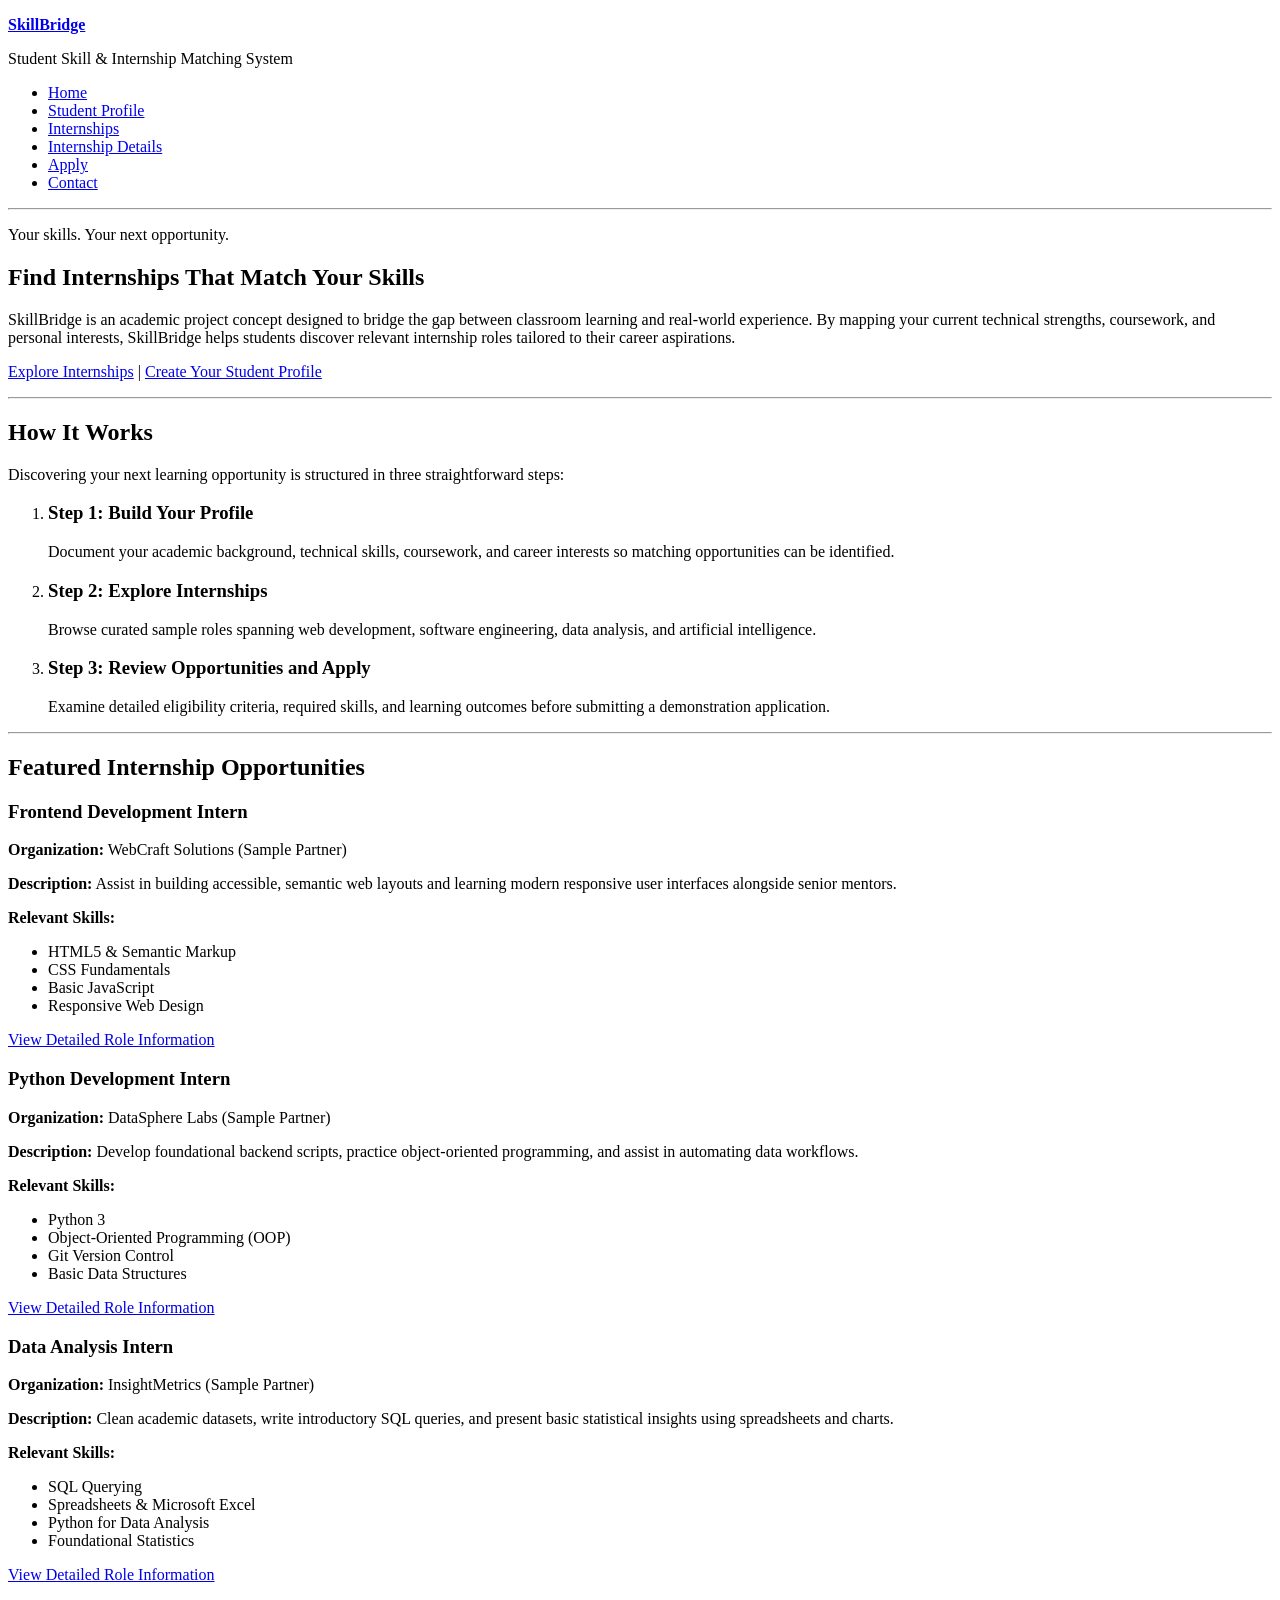
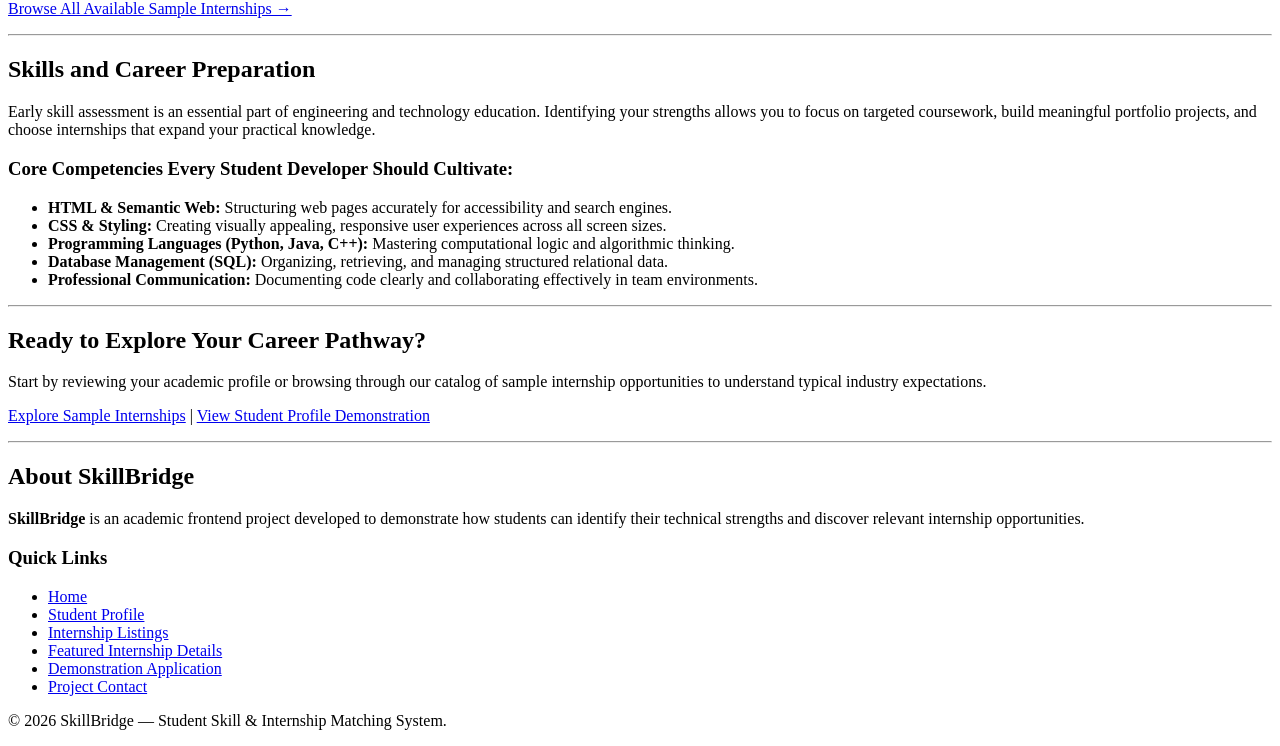
==== SkillBridge/index.html @ 3578c92c "Add files via upload" ====
<!DOCTYPE html>
<html lang="en">
<head>
    <meta charset="UTF-8">
    <meta name="viewport" content="width=device-width, initial-scale=1.0">
    <title>SkillBridge — Student Skill &amp; Internship Matching System</title>
</head>
<body>

    <header>
        <p><a href="index.html"><strong>SkillBridge</strong></a></p>
        <p>Student Skill &amp; Internship Matching System</p>
        <nav aria-label="Main Navigation">
            <ul>
                <li><a href="index.html">Home</a></li>
                <li><a href="profile.html">Student Profile</a></li>
                <li><a href="internships.html">Internships</a></li>
                <li><a href="internship-details.html">Internship Details</a></li>
                <li><a href="apply.html">Apply</a></li>
                <li><a href="contact.html">Contact</a></li>
            </ul>
        </nav>
    </header>

    <hr>

    <main>

        <section>
            <p>Your skills. Your next opportunity.</p>
            <h1>Find Internships That Match Your Skills</h1>
            <p>SkillBridge is an academic project concept designed to bridge the gap between classroom learning and real-world experience. By mapping your current technical strengths, coursework, and personal interests, SkillBridge helps students discover relevant internship roles tailored to their career aspirations.</p>
            <p>
                <a href="internships.html">Explore Internships</a> |
                <a href="profile.html">Create Your Student Profile</a>
            </p>
        </section>

        <hr>

        <!-- How It Works Section -->
        <section>
            <h2>How It Works</h2>
            <p>Discovering your next learning opportunity is structured in three straightforward steps:</p>
            <ol>
                <li>
                    <h3>Step 1: Build Your Profile</h3>
                    <p>Document your academic background, technical skills, coursework, and career interests so matching opportunities can be identified.</p>
                </li>
                <li>
                    <h3>Step 2: Explore Internships</h3>
                    <p>Browse curated sample roles spanning web development, software engineering, data analysis, and artificial intelligence.</p>
                </li>
                <li>
                    <h3>Step 3: Review Opportunities and Apply</h3>
                    <p>Examine detailed eligibility criteria, required skills, and learning outcomes before submitting a demonstration application.</p>
                </li>
            </ol>
        </section>

        <hr>

        <!-- Featured Internship Opportunities Section -->
        <section>
            <h2>Featured Internship Opportunities</h2>

            <!-- Opportunity Card 1 -->
            <article>
                <h3>Frontend Development Intern</h3>
                <p><strong>Organization:</strong> WebCraft Solutions (Sample Partner)</p>
                <p><strong>Description:</strong> Assist in building accessible, semantic web layouts and learning modern responsive user interfaces alongside senior mentors.</p>
                <p><strong>Relevant Skills:</strong></p>
                <ul>
                    <li>HTML5 &amp; Semantic Markup</li>
                    <li>CSS Fundamentals</li>
                    <li>Basic JavaScript</li>
                    <li>Responsive Web Design</li>
                </ul>
                <p><a href="internship-details.html">View Detailed Role Information</a></p>
            </article>

            <!-- Opportunity Card 2 -->
            <article>
                <h3>Python Development Intern</h3>
                <p><strong>Organization:</strong> DataSphere Labs (Sample Partner)</p>
                <p><strong>Description:</strong> Develop foundational backend scripts, practice object-oriented programming, and assist in automating data workflows.</p>
                <p><strong>Relevant Skills:</strong></p>
                <ul>
                    <li>Python 3</li>
                    <li>Object-Oriented Programming (OOP)</li>
                    <li>Git Version Control</li>
                    <li>Basic Data Structures</li>
                </ul>
                <p><a href="internship-details.html">View Detailed Role Information</a></p>
            </article>

            <!-- Opportunity Card 3 -->
            <article>
                <h3>Data Analysis Intern</h3>
                <p><strong>Organization:</strong> InsightMetrics (Sample Partner)</p>
                <p><strong>Description:</strong> Clean academic datasets, write introductory SQL queries, and present basic statistical insights using spreadsheets and charts.</p>
                <p><strong>Relevant Skills:</strong></p>
                <ul>
                    <li>SQL Querying</li>
                    <li>Spreadsheets &amp; Microsoft Excel</li>
                    <li>Python for Data Analysis</li>
                    <li>Foundational Statistics</li>
                </ul>
                <p><a href="internship-details.html">View Detailed Role Information</a></p>
            </article>

            <p><a href="internships.html">Browse All Available Sample Internships &rarr;</a></p>
        </section>

        <hr>

        <!-- Skills and Career Preparation Section -->
        <section>
            <h2>Skills and Career Preparation</h2>
            <p>Early skill assessment is an essential part of engineering and technology education. Identifying your strengths allows you to focus on targeted coursework, build meaningful portfolio projects, and choose internships that expand your practical knowledge.</p>
            <h3>Core Competencies Every Student Developer Should Cultivate:</h3>
            <ul>
                <li><strong>HTML &amp; Semantic Web:</strong> Structuring web pages accurately for accessibility and search engines.</li>
                <li><strong>CSS &amp; Styling:</strong> Creating visually appealing, responsive user experiences across all screen sizes.</li>
                <li><strong>Programming Languages (Python, Java, C++):</strong> Mastering computational logic and algorithmic thinking.</li>
                <li><strong>Database Management (SQL):</strong> Organizing, retrieving, and managing structured relational data.</li>
                <li><strong>Professional Communication:</strong> Documenting code clearly and collaborating effectively in team environments.</li>
            </ul>
        </section>

        <hr>

        <!-- Call to Action Section -->
        <section>
            <h2>Ready to Explore Your Career Pathway?</h2>
            <p>Start by reviewing your academic profile or browsing through our catalog of sample internship opportunities to understand typical industry expectations.</p>
            <p>
                <a href="internships.html">Explore Sample Internships</a> |
                <a href="profile.html">View Student Profile Demonstration</a>
            </p>
        </section>

    </main>

    <hr>

    <footer>
        <section>
            <h2>About SkillBridge</h2>
            <p><strong>SkillBridge</strong> is an academic frontend project developed to demonstrate how students can identify their technical strengths and discover relevant internship opportunities.</p>
        </section>

        <nav aria-label="Footer Navigation">
            <h3>Quick Links</h3>
            <ul>
                <li><a href="index.html">Home</a></li>
                <li><a href="profile.html">Student Profile</a></li>
                <li><a href="internships.html">Internship Listings</a></li>
                <li><a href="internship-details.html">Featured Internship Details</a></li>
                <li><a href="apply.html">Demonstration Application</a></li>
                <li><a href="contact.html">Project Contact</a></li>
            </ul>
        </nav>

        <p>&copy; 2026 SkillBridge — Student Skill & Internship Matching System.</p>
    </footer>

</body>
</html>
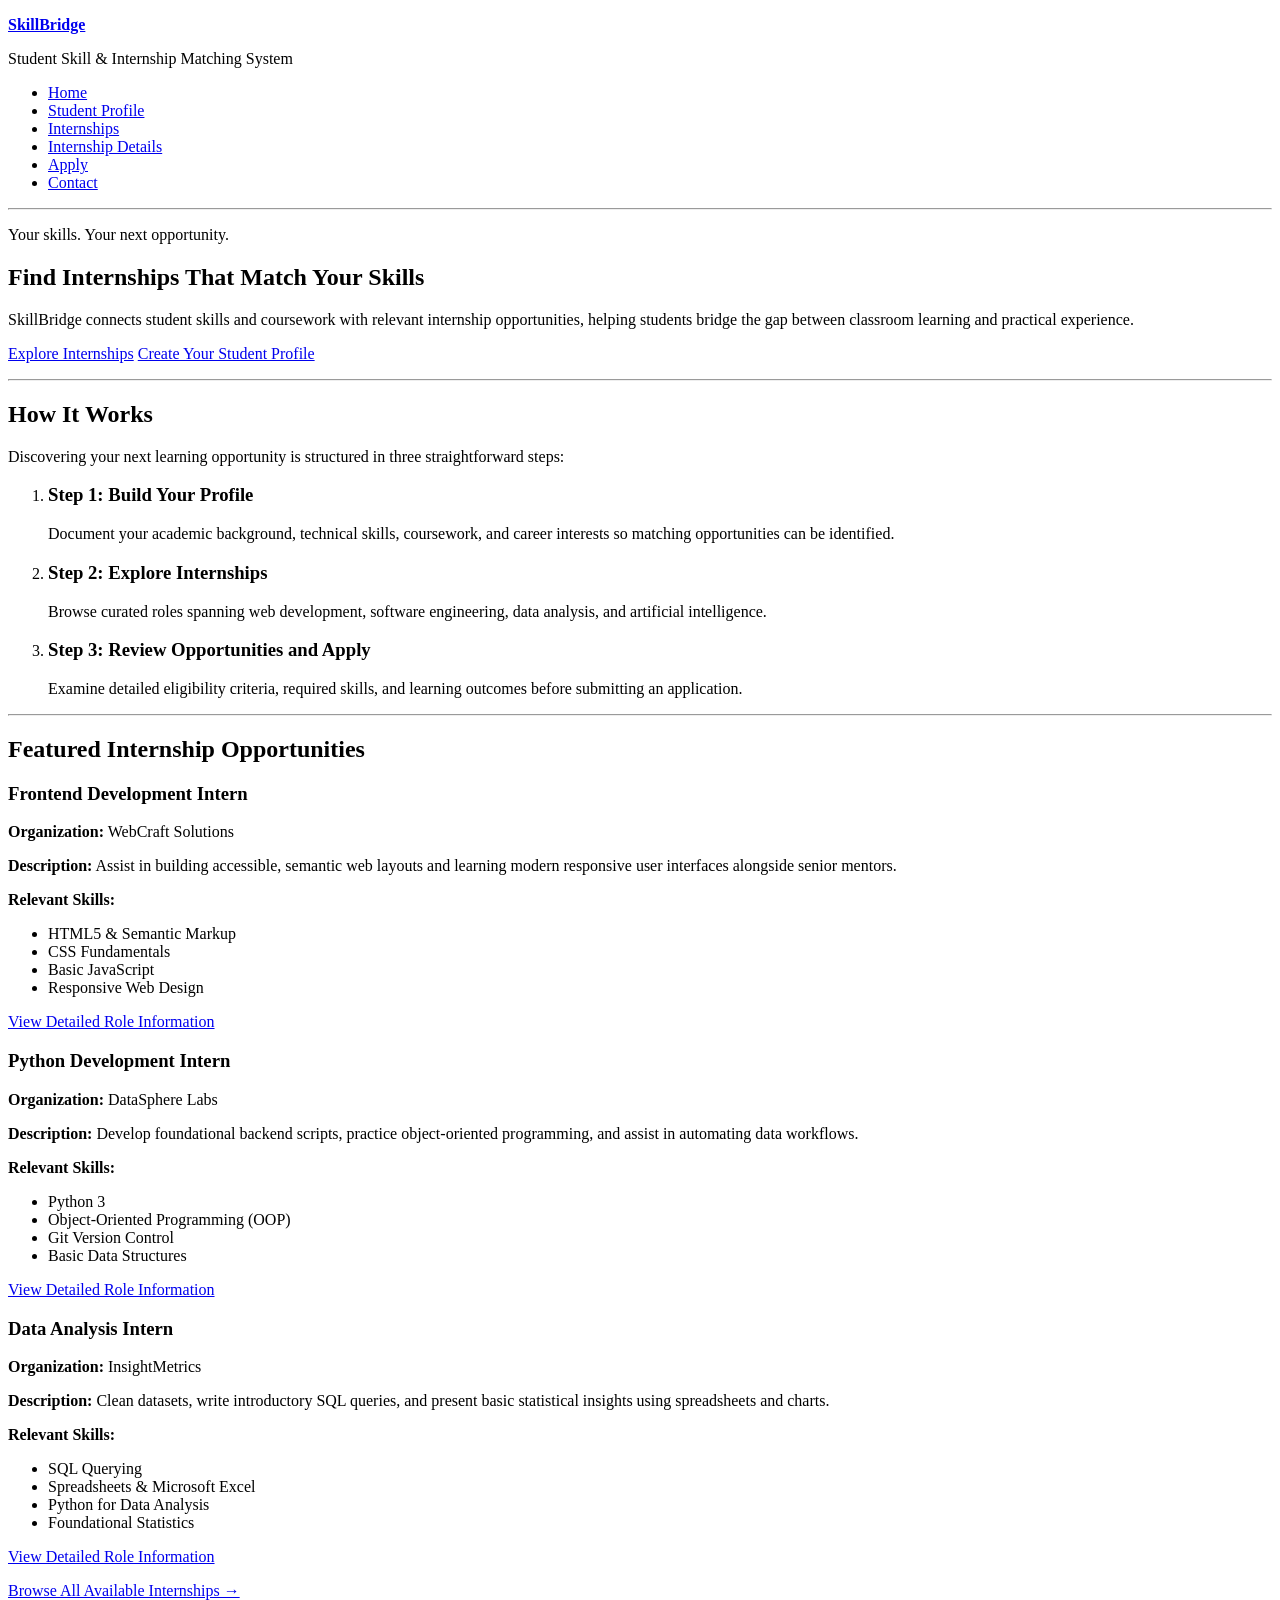
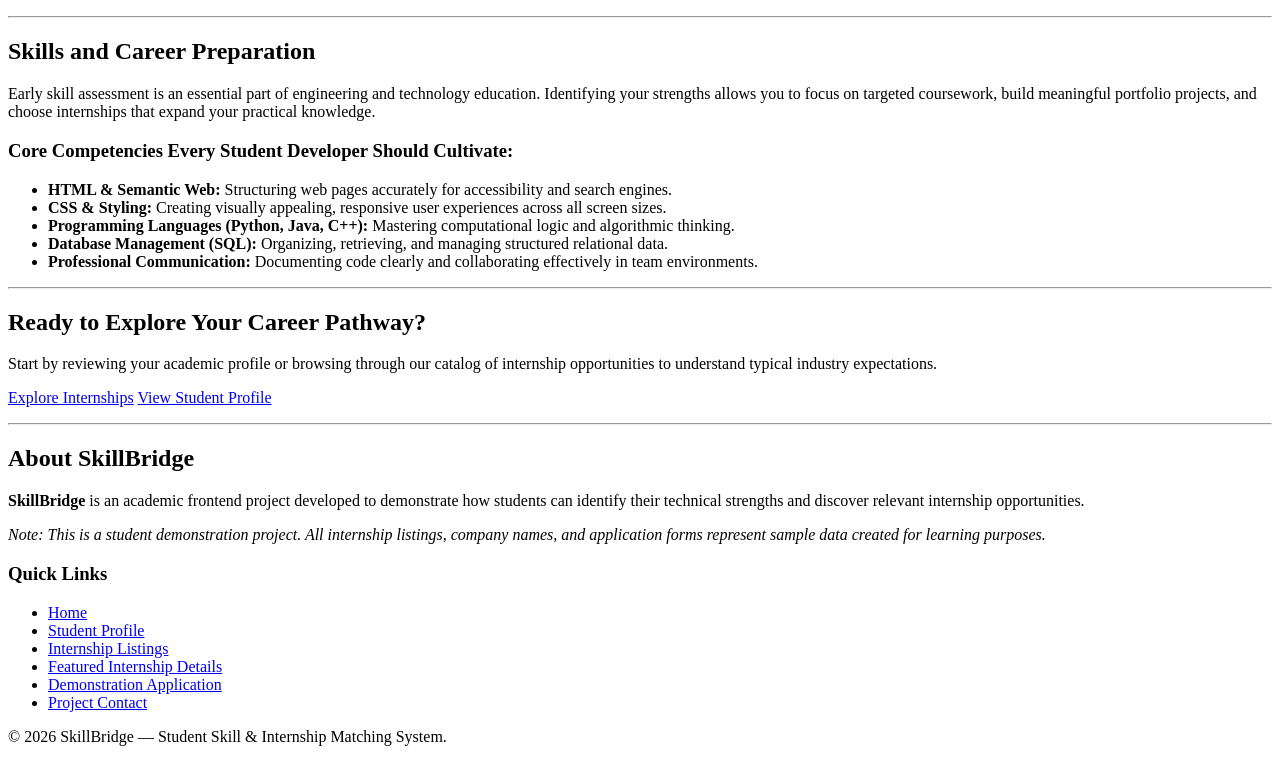
==== commit db422631: "Update HTML files with clean structure and navigation" ====
--- a/SkillBridge/index.html
+++ b/SkillBridge/index.html
@@ -4,15 +4,19 @@
     <meta charset="UTF-8">
     <meta name="viewport" content="width=device-width, initial-scale=1.0">
     <title>SkillBridge — Student Skill &amp; Internship Matching System</title>
+    <link rel="stylesheet" href="css/style.css">
 </head>
 <body>
 
+    <!-- Header -->
     <header>
-        <p><a href="index.html"><strong>SkillBridge</strong></a></p>
-        <p>Student Skill &amp; Internship Matching System</p>
+        <div class="brand">
+            <p><a href="index.html"><strong>SkillBridge</strong></a></p>
+            <p class="brand-tagline">Student Skill &amp; Internship Matching System</p>
+        </div>
         <nav aria-label="Main Navigation">
             <ul>
-                <li><a href="index.html">Home</a></li>
+                <li><a href="index.html" aria-current="page">Home</a></li>
                 <li><a href="profile.html">Student Profile</a></li>
                 <li><a href="internships.html">Internships</a></li>
                 <li><a href="internship-details.html">Internship Details</a></li>
@@ -24,102 +28,106 @@
 
     <hr>
 
+    <!-- Main Content -->
     <main>
 
-        <section>
-            <p>Your skills. Your next opportunity.</p>
+        <!-- Hero Section -->
+        <section class="hero-section">
+            <p class="hero-badge">Your skills. Your next opportunity.</p>
             <h1>Find Internships That Match Your Skills</h1>
-            <p>SkillBridge is an academic project concept designed to bridge the gap between classroom learning and real-world experience. By mapping your current technical strengths, coursework, and personal interests, SkillBridge helps students discover relevant internship roles tailored to their career aspirations.</p>
-            <p>
-                <a href="internships.html">Explore Internships</a> |
-                <a href="profile.html">Create Your Student Profile</a>
+            <p class="hero-desc">SkillBridge connects student skills and coursework with relevant internship opportunities, helping students bridge the gap between classroom learning and practical experience.</p>
+            <p class="hero-actions">
+                <a href="internships.html" class="btn btn-primary">Explore Internships</a>
+                <a href="profile.html" class="btn btn-secondary">Create Your Student Profile</a>
             </p>
         </section>
 
         <hr>
 
-        <!-- How It Works Section -->
+        <!-- How It Works -->
         <section>
             <h2>How It Works</h2>
             <p>Discovering your next learning opportunity is structured in three straightforward steps:</p>
-            <ol>
+            <ol class="steps-grid">
                 <li>
                     <h3>Step 1: Build Your Profile</h3>
                     <p>Document your academic background, technical skills, coursework, and career interests so matching opportunities can be identified.</p>
                 </li>
                 <li>
                     <h3>Step 2: Explore Internships</h3>
-                    <p>Browse curated sample roles spanning web development, software engineering, data analysis, and artificial intelligence.</p>
+                    <p>Browse curated roles spanning web development, software engineering, data analysis, and artificial intelligence.</p>
                 </li>
                 <li>
                     <h3>Step 3: Review Opportunities and Apply</h3>
-                    <p>Examine detailed eligibility criteria, required skills, and learning outcomes before submitting a demonstration application.</p>
+                    <p>Examine detailed eligibility criteria, required skills, and learning outcomes before submitting an application.</p>
                 </li>
             </ol>
         </section>
 
         <hr>
 
-        <!-- Featured Internship Opportunities Section -->
+        <!-- Featured Internships -->
         <section>
             <h2>Featured Internship Opportunities</h2>
 
-            <!-- Opportunity Card 1 -->
-            <article>
-                <h3>Frontend Development Intern</h3>
-                <p><strong>Organization:</strong> WebCraft Solutions (Sample Partner)</p>
-                <p><strong>Description:</strong> Assist in building accessible, semantic web layouts and learning modern responsive user interfaces alongside senior mentors.</p>
-                <p><strong>Relevant Skills:</strong></p>
-                <ul>
-                    <li>HTML5 &amp; Semantic Markup</li>
-                    <li>CSS Fundamentals</li>
-                    <li>Basic JavaScript</li>
-                    <li>Responsive Web Design</li>
-                </ul>
-                <p><a href="internship-details.html">View Detailed Role Information</a></p>
-            </article>
+            <div class="cards-grid">
+                <!-- Opportunity 1 -->
+                <article>
+                    <h3>Frontend Development Intern</h3>
+                    <p><strong>Organization:</strong> WebCraft Solutions</p>
+                    <p><strong>Description:</strong> Assist in building accessible, semantic web layouts and learning modern responsive user interfaces alongside senior mentors.</p>
+                    <p><strong>Relevant Skills:</strong></p>
+                    <ul class="skill-tags">
+                        <li>HTML5 &amp; Semantic Markup</li>
+                        <li>CSS Fundamentals</li>
+                        <li>Basic JavaScript</li>
+                        <li>Responsive Web Design</li>
+                    </ul>
+                    <p><a href="internship-details.html" class="btn btn-secondary">View Detailed Role Information</a></p>
+                </article>
 
-            <!-- Opportunity Card 2 -->
-            <article>
-                <h3>Python Development Intern</h3>
-                <p><strong>Organization:</strong> DataSphere Labs (Sample Partner)</p>
-                <p><strong>Description:</strong> Develop foundational backend scripts, practice object-oriented programming, and assist in automating data workflows.</p>
-                <p><strong>Relevant Skills:</strong></p>
-                <ul>
-                    <li>Python 3</li>
-                    <li>Object-Oriented Programming (OOP)</li>
-                    <li>Git Version Control</li>
-                    <li>Basic Data Structures</li>
-                </ul>
-                <p><a href="internship-details.html">View Detailed Role Information</a></p>
-            </article>
+                <!-- Opportunity 2 -->
+                <article>
+                    <h3>Python Development Intern</h3>
+                    <p><strong>Organization:</strong> DataSphere Labs</p>
+                    <p><strong>Description:</strong> Develop foundational backend scripts, practice object-oriented programming, and assist in automating data workflows.</p>
+                    <p><strong>Relevant Skills:</strong></p>
+                    <ul class="skill-tags">
+                        <li>Python 3</li>
+                        <li>Object-Oriented Programming (OOP)</li>
+                        <li>Git Version Control</li>
+                        <li>Basic Data Structures</li>
+                    </ul>
+                    <p><a href="internship-details.html" class="btn btn-secondary">View Detailed Role Information</a></p>
+                </article>
 
-            <!-- Opportunity Card 3 -->
-            <article>
-                <h3>Data Analysis Intern</h3>
-                <p><strong>Organization:</strong> InsightMetrics (Sample Partner)</p>
-                <p><strong>Description:</strong> Clean academic datasets, write introductory SQL queries, and present basic statistical insights using spreadsheets and charts.</p>
-                <p><strong>Relevant Skills:</strong></p>
-                <ul>
-                    <li>SQL Querying</li>
-                    <li>Spreadsheets &amp; Microsoft Excel</li>
-                    <li>Python for Data Analysis</li>
-                    <li>Foundational Statistics</li>
-                </ul>
-                <p><a href="internship-details.html">View Detailed Role Information</a></p>
-            </article>
+                <!-- Opportunity 3 -->
+                <article>
+                    <h3>Data Analysis Intern</h3>
+                    <p><strong>Organization:</strong> InsightMetrics</p>
+                    <p><strong>Description:</strong> Clean datasets, write introductory SQL queries, and present basic statistical insights using spreadsheets and charts.</p>
+                    <p><strong>Relevant Skills:</strong></p>
+                    <ul class="skill-tags">
+                        <li>SQL Querying</li>
+                        <li>Spreadsheets &amp; Microsoft Excel</li>
+                        <li>Python for Data Analysis</li>
+                        <li>Foundational Statistics</li>
+                    </ul>
+                    <p><a href="internship-details.html" class="btn btn-secondary">View Detailed Role Information</a></p>
+                </article>
+            </div>
 
-            <p><a href="internships.html">Browse All Available Sample Internships &rarr;</a></p>
+            <p><a href="internships.html" class="btn btn-primary">Browse All Available Internships &rarr;</a></p>
         </section>
 
         <hr>
 
-        <!-- Skills and Career Preparation Section -->
-        <section>
+        <!-- Skills & Preparation -->
+        <section class="skills-prep-box">
             <h2>Skills and Career Preparation</h2>
             <p>Early skill assessment is an essential part of engineering and technology education. Identifying your strengths allows you to focus on targeted coursework, build meaningful portfolio projects, and choose internships that expand your practical knowledge.</p>
             <h3>Core Competencies Every Student Developer Should Cultivate:</h3>
-            <ul>
+            <ul class="competencies-grid">
                 <li><strong>HTML &amp; Semantic Web:</strong> Structuring web pages accurately for accessibility and search engines.</li>
                 <li><strong>CSS &amp; Styling:</strong> Creating visually appealing, responsive user experiences across all screen sizes.</li>
                 <li><strong>Programming Languages (Python, Java, C++):</strong> Mastering computational logic and algorithmic thinking.</li>
@@ -130,13 +138,13 @@
 
         <hr>
 
-        <!-- Call to Action Section -->
-        <section>
+        <!-- Call to Action -->
+        <section class="cta-banner">
             <h2>Ready to Explore Your Career Pathway?</h2>
-            <p>Start by reviewing your academic profile or browsing through our catalog of sample internship opportunities to understand typical industry expectations.</p>
-            <p>
-                <a href="internships.html">Explore Sample Internships</a> |
-                <a href="profile.html">View Student Profile Demonstration</a>
+            <p>Start by reviewing your academic profile or browsing through our catalog of internship opportunities to understand typical industry expectations.</p>
+            <p class="cta-actions">
+                <a href="internships.html" class="btn btn-primary">Explore Internships</a>
+                <a href="profile.html" class="btn btn-secondary">View Student Profile</a>
             </p>
         </section>
 
@@ -144,25 +152,29 @@
 
     <hr>
 
+    <!-- Footer -->
     <footer>
-        <section>
-            <h2>About SkillBridge</h2>
-            <p><strong>SkillBridge</strong> is an academic frontend project developed to demonstrate how students can identify their technical strengths and discover relevant internship opportunities.</p>
-        </section>
+        <div class="footer-container">
+            <section class="footer-about">
+                <h2>About SkillBridge</h2>
+                <p><strong>SkillBridge</strong> is an academic frontend project developed to demonstrate how students can identify their technical strengths and discover relevant internship opportunities.</p>
+                <p><em>Note: This is a student demonstration project. All internship listings, company names, and application forms represent sample data created for learning purposes.</em></p>
+            </section>
 
-        <nav aria-label="Footer Navigation">
-            <h3>Quick Links</h3>
-            <ul>
-                <li><a href="index.html">Home</a></li>
-                <li><a href="profile.html">Student Profile</a></li>
-                <li><a href="internships.html">Internship Listings</a></li>
-                <li><a href="internship-details.html">Featured Internship Details</a></li>
-                <li><a href="apply.html">Demonstration Application</a></li>
-                <li><a href="contact.html">Project Contact</a></li>
-            </ul>
-        </nav>
+            <nav class="footer-links" aria-label="Footer Navigation">
+                <h3>Quick Links</h3>
+                <ul>
+                    <li><a href="index.html">Home</a></li>
+                    <li><a href="profile.html">Student Profile</a></li>
+                    <li><a href="internships.html">Internship Listings</a></li>
+                    <li><a href="internship-details.html">Featured Internship Details</a></li>
+                    <li><a href="apply.html">Demonstration Application</a></li>
+                    <li><a href="contact.html">Project Contact</a></li>
+                </ul>
+            </nav>
 
-        <p>&copy; 2026 SkillBridge — Student Skill & Internship Matching System.</p>
+            <p class="footer-copy">&copy; 2026 SkillBridge — Student Skill &amp; Internship Matching System.</p>
+        </div>
     </footer>
 
 </body>
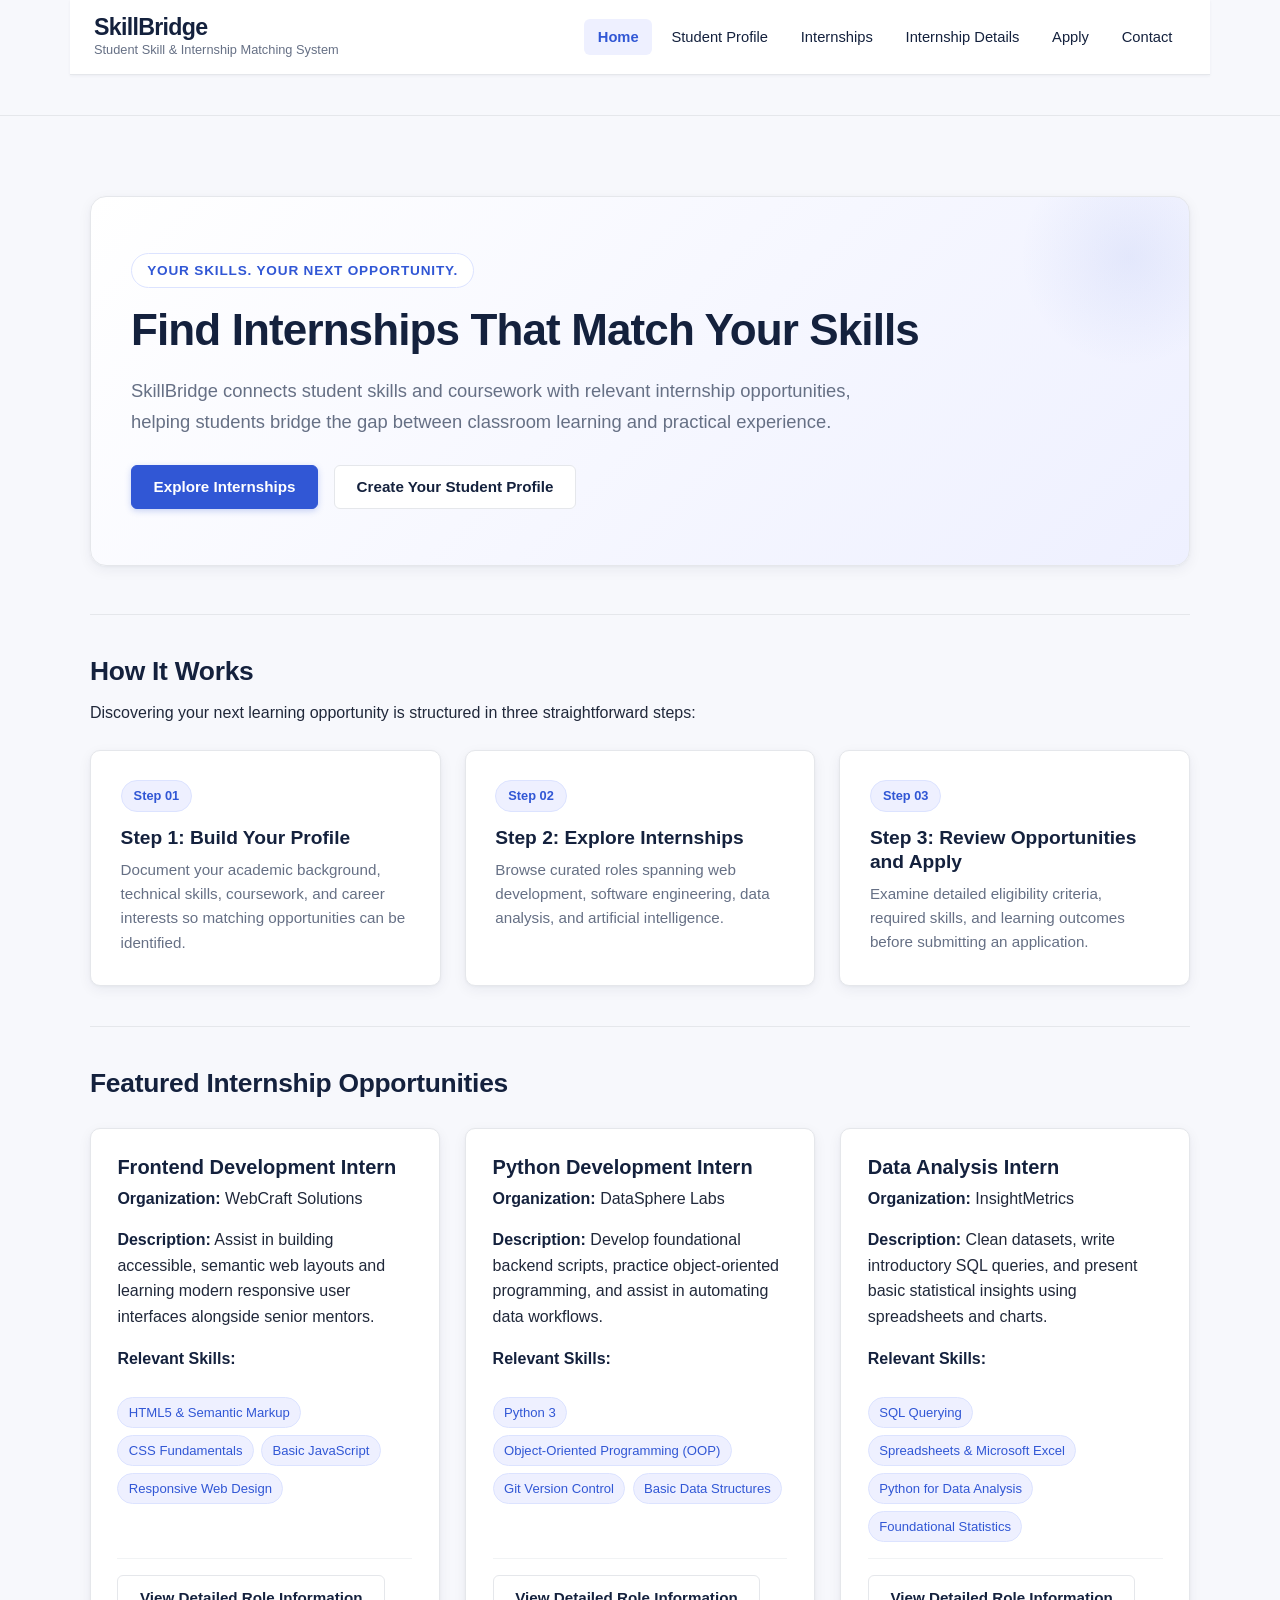
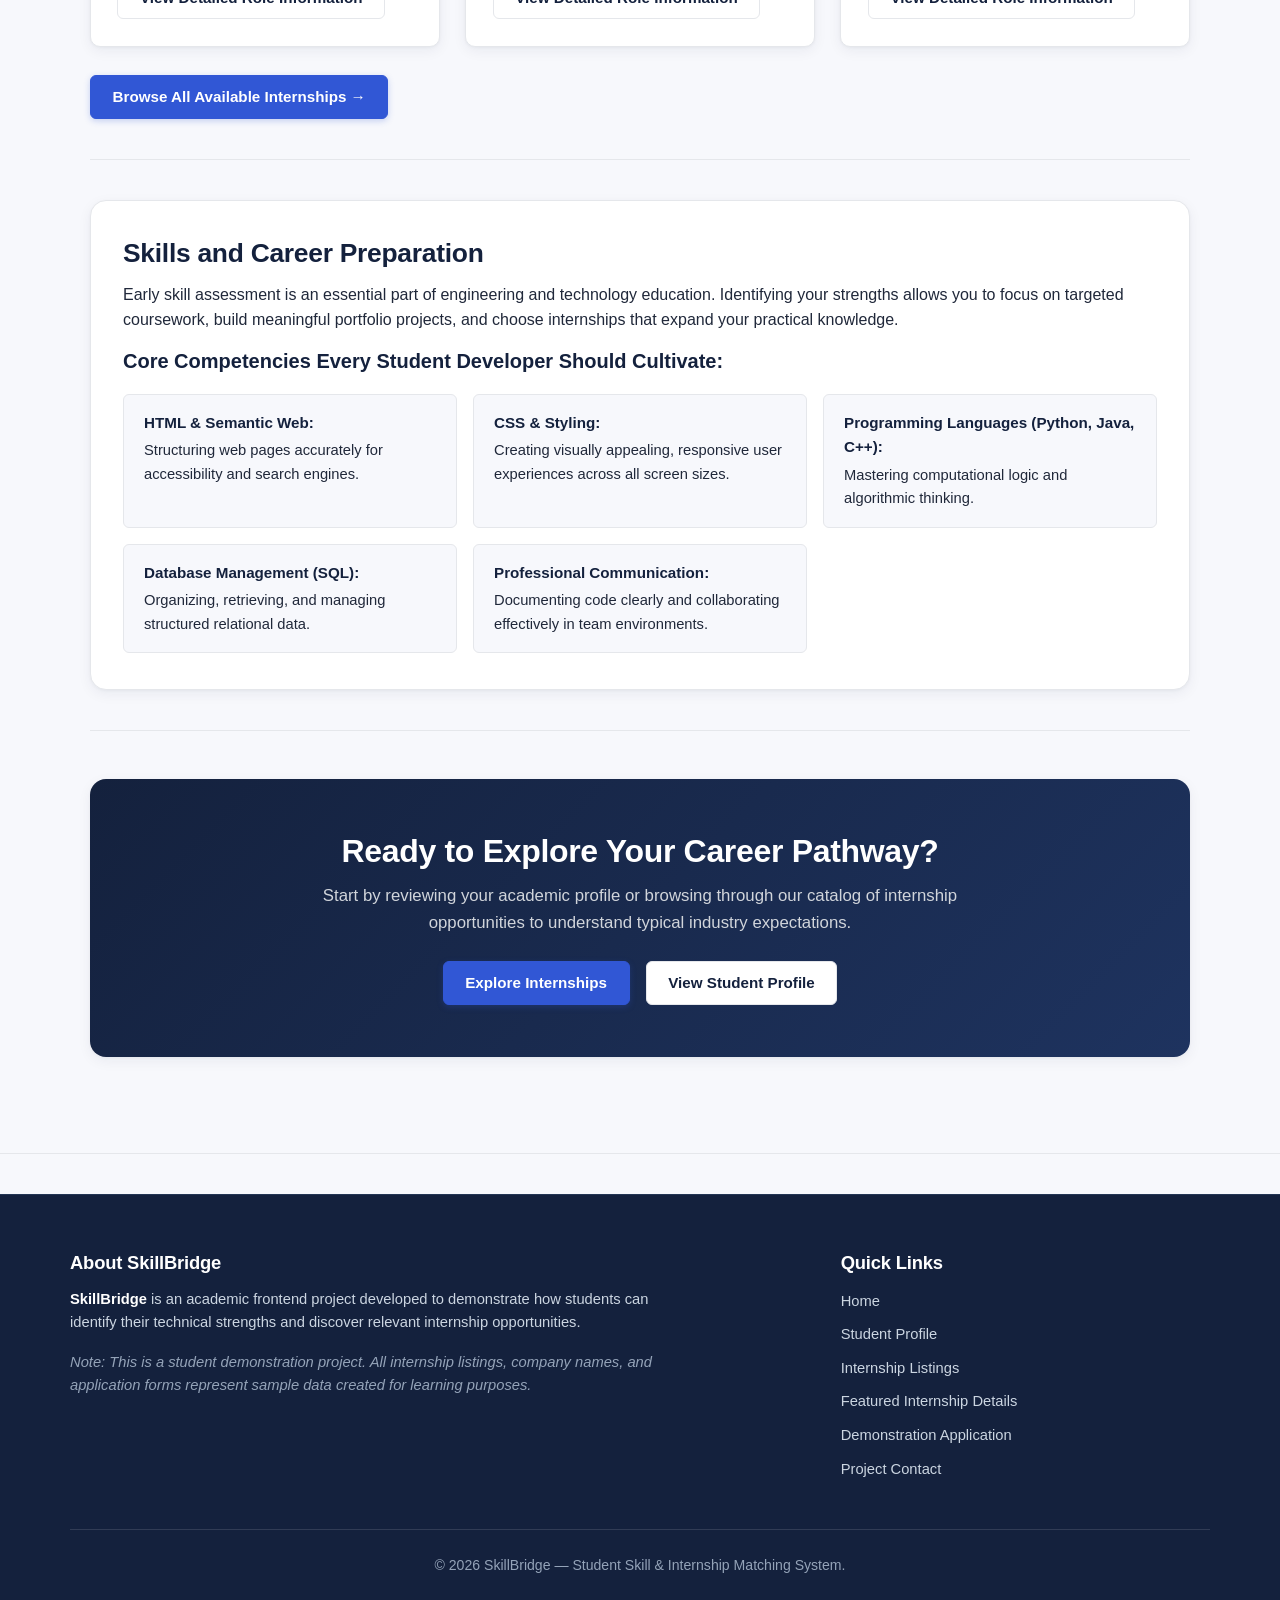
==== commit 3a59a027: "Sync index.html and style.css with latest changes" ====
--- a/SkillBridge/index.html
+++ b/SkillBridge/index.html
@@ -1,11 +1,13 @@
 <!DOCTYPE html>
 <html lang="en">
+
 <head>
     <meta charset="UTF-8">
     <meta name="viewport" content="width=device-width, initial-scale=1.0">
     <title>SkillBridge — Student Skill &amp; Internship Matching System</title>
     <link rel="stylesheet" href="css/style.css">
 </head>
+
 <body>
 
     <!-- Header -->
@@ -35,7 +37,8 @@
         <section class="hero-section">
             <p class="hero-badge">Your skills. Your next opportunity.</p>
             <h1>Find Internships That Match Your Skills</h1>
-            <p class="hero-desc">SkillBridge connects student skills and coursework with relevant internship opportunities, helping students bridge the gap between classroom learning and practical experience.</p>
+            <p class="hero-desc">SkillBridge connects student skills and coursework with relevant internship
+                opportunities, helping students bridge the gap between classroom learning and practical experience.</p>
             <p class="hero-actions">
                 <a href="internships.html" class="btn btn-primary">Explore Internships</a>
                 <a href="profile.html" class="btn btn-secondary">Create Your Student Profile</a>
@@ -51,15 +54,18 @@
             <ol class="steps-grid">
                 <li>
                     <h3>Step 1: Build Your Profile</h3>
-                    <p>Document your academic background, technical skills, coursework, and career interests so matching opportunities can be identified.</p>
+                    <p>Document your academic background, technical skills, coursework, and career interests so matching
+                        opportunities can be identified.</p>
                 </li>
                 <li>
                     <h3>Step 2: Explore Internships</h3>
-                    <p>Browse curated roles spanning web development, software engineering, data analysis, and artificial intelligence.</p>
+                    <p>Browse curated roles spanning web development, software engineering, data analysis, and
+                        artificial intelligence.</p>
                 </li>
                 <li>
                     <h3>Step 3: Review Opportunities and Apply</h3>
-                    <p>Examine detailed eligibility criteria, required skills, and learning outcomes before submitting an application.</p>
+                    <p>Examine detailed eligibility criteria, required skills, and learning outcomes before submitting
+                        an application.</p>
                 </li>
             </ol>
         </section>
@@ -75,7 +81,8 @@
                 <article>
                     <h3>Frontend Development Intern</h3>
                     <p><strong>Organization:</strong> WebCraft Solutions</p>
-                    <p><strong>Description:</strong> Assist in building accessible, semantic web layouts and learning modern responsive user interfaces alongside senior mentors.</p>
+                    <p><strong>Description:</strong> Assist in building accessible, semantic web layouts and learning
+                        modern responsive user interfaces alongside senior mentors.</p>
                     <p><strong>Relevant Skills:</strong></p>
                     <ul class="skill-tags">
                         <li>HTML5 &amp; Semantic Markup</li>
@@ -83,14 +90,16 @@
                         <li>Basic JavaScript</li>
                         <li>Responsive Web Design</li>
                     </ul>
-                    <p><a href="internship-details.html" class="btn btn-secondary">View Detailed Role Information</a></p>
+                    <p><a href="internship-details.html" class="btn btn-secondary">View Detailed Role Information</a>
+                    </p>
                 </article>
 
                 <!-- Opportunity 2 -->
                 <article>
                     <h3>Python Development Intern</h3>
                     <p><strong>Organization:</strong> DataSphere Labs</p>
-                    <p><strong>Description:</strong> Develop foundational backend scripts, practice object-oriented programming, and assist in automating data workflows.</p>
+                    <p><strong>Description:</strong> Develop foundational backend scripts, practice object-oriented
+                        programming, and assist in automating data workflows.</p>
                     <p><strong>Relevant Skills:</strong></p>
                     <ul class="skill-tags">
                         <li>Python 3</li>
@@ -98,14 +107,16 @@
                         <li>Git Version Control</li>
                         <li>Basic Data Structures</li>
                     </ul>
-                    <p><a href="internship-details.html" class="btn btn-secondary">View Detailed Role Information</a></p>
+                    <p><a href="internship-details.html" class="btn btn-secondary">View Detailed Role Information</a>
+                    </p>
                 </article>
 
                 <!-- Opportunity 3 -->
                 <article>
                     <h3>Data Analysis Intern</h3>
                     <p><strong>Organization:</strong> InsightMetrics</p>
-                    <p><strong>Description:</strong> Clean datasets, write introductory SQL queries, and present basic statistical insights using spreadsheets and charts.</p>
+                    <p><strong>Description:</strong> Clean datasets, write introductory SQL queries, and present basic
+                        statistical insights using spreadsheets and charts.</p>
                     <p><strong>Relevant Skills:</strong></p>
                     <ul class="skill-tags">
                         <li>SQL Querying</li>
@@ -113,7 +124,8 @@
                         <li>Python for Data Analysis</li>
                         <li>Foundational Statistics</li>
                     </ul>
-                    <p><a href="internship-details.html" class="btn btn-secondary">View Detailed Role Information</a></p>
+                    <p><a href="internship-details.html" class="btn btn-secondary">View Detailed Role Information</a>
+                    </p>
                 </article>
             </div>
 
@@ -125,14 +137,21 @@
         <!-- Skills & Preparation -->
         <section class="skills-prep-box">
             <h2>Skills and Career Preparation</h2>
-            <p>Early skill assessment is an essential part of engineering and technology education. Identifying your strengths allows you to focus on targeted coursework, build meaningful portfolio projects, and choose internships that expand your practical knowledge.</p>
+            <p>Early skill assessment is an essential part of engineering and technology education. Identifying your
+                strengths allows you to focus on targeted coursework, build meaningful portfolio projects, and choose
+                internships that expand your practical knowledge.</p>
             <h3>Core Competencies Every Student Developer Should Cultivate:</h3>
             <ul class="competencies-grid">
-                <li><strong>HTML &amp; Semantic Web:</strong> Structuring web pages accurately for accessibility and search engines.</li>
-                <li><strong>CSS &amp; Styling:</strong> Creating visually appealing, responsive user experiences across all screen sizes.</li>
-                <li><strong>Programming Languages (Python, Java, C++):</strong> Mastering computational logic and algorithmic thinking.</li>
-                <li><strong>Database Management (SQL):</strong> Organizing, retrieving, and managing structured relational data.</li>
-                <li><strong>Professional Communication:</strong> Documenting code clearly and collaborating effectively in team environments.</li>
+                <li><strong>HTML &amp; Semantic Web:</strong> Structuring web pages accurately for accessibility and
+                    search engines.</li>
+                <li><strong>CSS &amp; Styling:</strong> Creating visually appealing, responsive user experiences across
+                    all screen sizes.</li>
+                <li><strong>Programming Languages (Python, Java, C++):</strong> Mastering computational logic and
+                    algorithmic thinking.</li>
+                <li><strong>Database Management (SQL):</strong> Organizing, retrieving, and managing structured
+                    relational data.</li>
+                <li><strong>Professional Communication:</strong> Documenting code clearly and collaborating effectively
+                    in team environments.</li>
             </ul>
         </section>
 
@@ -141,7 +160,8 @@
         <!-- Call to Action -->
         <section class="cta-banner">
             <h2>Ready to Explore Your Career Pathway?</h2>
-            <p>Start by reviewing your academic profile or browsing through our catalog of internship opportunities to understand typical industry expectations.</p>
+            <p>Start by reviewing your academic profile or browsing through our catalog of internship opportunities to
+                understand typical industry expectations.</p>
             <p class="cta-actions">
                 <a href="internships.html" class="btn btn-primary">Explore Internships</a>
                 <a href="profile.html" class="btn btn-secondary">View Student Profile</a>
@@ -157,8 +177,10 @@
         <div class="footer-container">
             <section class="footer-about">
                 <h2>About SkillBridge</h2>
-                <p><strong>SkillBridge</strong> is an academic frontend project developed to demonstrate how students can identify their technical strengths and discover relevant internship opportunities.</p>
-                <p><em>Note: This is a student demonstration project. All internship listings, company names, and application forms represent sample data created for learning purposes.</em></p>
+                <p><strong>SkillBridge</strong> is an academic frontend project developed to demonstrate how students
+                    can identify their technical strengths and discover relevant internship opportunities.</p>
+                <p><em>Note: This is a student demonstration project. All internship listings, company names, and
+                        application forms represent sample data created for learning purposes.</em></p>
             </section>
 
             <nav class="footer-links" aria-label="Footer Navigation">
@@ -178,4 +200,5 @@
     </footer>
 
 </body>
-</html>
+
+</html>
--- a/SkillBridge/css/style.css
+++ b/SkillBridge/css/style.css
@@ -0,0 +1,1127 @@
+/* SkillBridge - Stylesheet */
+
+/* Color and layout variables */
+:root {
+    --color-navy: #14213D;
+    --color-primary: #3157D5;
+    --color-primary-hover: #2342b0;
+    --color-lavender: #EEF0FF;
+    --color-lavender-light: #F7F8FF;
+    --color-white: #FFFFFF;
+    --color-bg: #F7F8FC;
+    --color-text: #20283A;
+    --color-text-muted: #667085;
+    --color-border: #E5E7EB;
+    --color-border-hover: #CBD5E1;
+    --color-success: #16866A;
+    --color-success-bg: #E7F6F2;
+
+    --font-system: -apple-system, BlinkMacSystemFont, "Segoe UI", Roboto, "Helvetica Neue", Arial, sans-serif;
+    --max-width: 1140px;
+    --content-width-narrow: 780px;
+
+    --radius-sm: 6px;
+    --radius-md: 10px;
+    --radius-lg: 16px;
+    --radius-full: 9999px;
+
+    --shadow-subtle: 0 1px 3px rgba(20, 33, 61, 0.05);
+    --shadow-card: 0 4px 14px rgba(20, 33, 61, 0.06), 0 1px 3px rgba(20, 33, 61, 0.04);
+    --shadow-hover: 0 10px 24px rgba(20, 33, 61, 0.1), 0 2px 6px rgba(20, 33, 61, 0.05);
+
+    --transition-fast: 0.15s ease-in-out;
+    --transition-normal: 0.25s ease-in-out;
+}
+
+/* Reset and base styles */
+*,
+*::before,
+*::after {
+    box-sizing: border-box;
+    margin: 0;
+    padding: 0;
+}
+
+html {
+    scroll-behavior: smooth;
+}
+
+body {
+    display: flex;
+    flex-direction: column;
+    min-height: 100vh;
+    background-color: var(--color-bg);
+    color: var(--color-text);
+    font-family: var(--font-system);
+    font-size: 1rem;
+    line-height: 1.6;
+    -webkit-font-smoothing: antialiased;
+}
+
+/* Typography */
+h1,
+h2,
+h3,
+h4,
+h5,
+h6 {
+    color: var(--color-navy);
+    line-height: 1.25;
+    font-weight: 700;
+}
+
+h1 {
+    font-size: 2.25rem;
+    letter-spacing: -0.02em;
+    margin-bottom: 0.75rem;
+}
+
+h2 {
+    font-size: 1.65rem;
+    letter-spacing: -0.01em;
+    margin-bottom: 0.75rem;
+}
+
+h3 {
+    font-size: 1.25rem;
+    margin-bottom: 0.4rem;
+}
+
+h4 {
+    font-size: 1.05rem;
+    margin-bottom: 0.35rem;
+}
+
+h5 {
+    font-size: 0.95rem;
+    color: var(--color-text-muted);
+    margin-bottom: 0.35rem;
+    text-transform: uppercase;
+    letter-spacing: 0.04em;
+}
+
+p {
+    margin-bottom: 1rem;
+    color: var(--color-text);
+}
+
+p:last-child {
+    margin-bottom: 0;
+}
+
+small {
+    font-size: 0.85rem;
+    color: var(--color-text-muted);
+}
+
+strong {
+    color: var(--color-navy);
+    font-weight: 600;
+}
+
+em {
+    color: var(--color-text-muted);
+}
+
+a {
+    color: var(--color-primary);
+    text-decoration: none;
+    transition: color var(--transition-fast), background-color var(--transition-fast), border-color var(--transition-fast);
+}
+
+a:hover {
+    color: var(--color-primary-hover);
+    text-decoration: underline;
+}
+
+hr {
+    border: none;
+    border-top: 1px solid var(--color-border);
+    margin: 2.5rem 0;
+}
+
+:focus-visible {
+    outline: 2px solid var(--color-primary);
+    outline-offset: 3px;
+    border-radius: var(--radius-sm);
+}
+
+/* Header and navigation */
+header {
+    background-color: var(--color-white);
+    border-bottom: 1px solid var(--color-border);
+    box-shadow: var(--shadow-subtle);
+    position: sticky;
+    top: 0;
+    z-index: 100;
+    padding: 0.85rem 1.5rem;
+}
+
+.header-container,
+header {
+    display: flex;
+    justify-content: space-between;
+    align-items: center;
+    max-width: var(--max-width);
+    margin: 0 auto;
+    width: 100%;
+    flex-wrap: wrap;
+    gap: 1rem;
+}
+
+.brand {
+    display: flex;
+    flex-direction: column;
+}
+
+.brand-title,
+.brand p:first-of-type,
+.brand p:first-of-type a {
+    font-size: 1.45rem;
+    font-weight: 800;
+    color: var(--color-navy);
+    letter-spacing: -0.03em;
+    text-decoration: none;
+    margin-bottom: 0;
+    line-height: 1.15;
+}
+
+.brand-title:hover,
+.brand p:first-of-type a:hover {
+    color: var(--color-primary);
+    text-decoration: none;
+}
+
+.brand-tagline,
+.brand p:nth-of-type(2) {
+    font-size: 0.8rem;
+    color: var(--color-text-muted);
+    margin-bottom: 0;
+    display: block;
+}
+
+nav[aria-label="Main Navigation"],
+header nav {
+    margin-left: auto;
+}
+
+header nav ul {
+    list-style: none;
+    display: flex;
+    align-items: center;
+    gap: 0.35rem;
+    flex-wrap: wrap;
+    margin: 0;
+    padding: 0;
+}
+
+header nav li {
+    display: flex;
+    align-items: center;
+    margin: 0;
+    padding: 0;
+}
+
+header nav a {
+    display: inline-flex;
+    align-items: center;
+    justify-content: center;
+    padding: 0.5rem 0.85rem;
+    font-size: 0.92rem;
+    font-weight: 500;
+    line-height: 1.4;
+    color: var(--color-navy);
+    border-radius: var(--radius-sm);
+    text-decoration: none;
+    transition: all var(--transition-fast);
+    margin: 0;
+    vertical-align: middle;
+}
+
+header nav a:hover {
+    color: var(--color-primary);
+    background-color: var(--color-lavender);
+    text-decoration: none;
+}
+
+header nav a[aria-current="page"],
+header nav a.active {
+    color: var(--color-primary);
+    background-color: var(--color-lavender);
+    font-weight: 600;
+}
+
+/* Main layout */
+main {
+    flex: 1;
+    width: 100%;
+    max-width: var(--max-width);
+    margin: 0 auto;
+    padding: 2.5rem 1.25rem 3.5rem 1.25rem;
+}
+
+/* Buttons */
+.btn,
+a.btn,
+input[type="submit"],
+input[type="reset"] {
+    display: inline-flex;
+    align-items: center;
+    justify-content: center;
+    padding: 0.65rem 1.35rem;
+    font-size: 0.95rem;
+    font-weight: 600;
+    font-family: inherit;
+    border-radius: var(--radius-sm);
+    cursor: pointer;
+    text-decoration: none;
+    border: 1px solid transparent;
+    transition: all var(--transition-fast);
+    line-height: 1.4;
+    white-space: nowrap;
+}
+
+.btn:hover,
+a.btn:hover,
+input[type="submit"]:hover {
+    text-decoration: none;
+    transform: translateY(-1px);
+}
+
+.btn-primary,
+a.btn-primary,
+a.btn-primary:link,
+a.btn-primary:visited,
+input[type="submit"] {
+    background-color: var(--color-primary);
+    color: #FFFFFF !important;
+    border-color: var(--color-primary);
+    box-shadow: 0 2px 6px rgba(49, 87, 213, 0.25);
+    text-decoration: none;
+}
+
+.btn-primary:hover,
+a.btn-primary:hover,
+a.btn-primary:active,
+a.btn-primary:focus,
+input[type="submit"]:hover {
+    background-color: var(--color-primary-hover);
+    color: #FFFFFF !important;
+    border-color: var(--color-primary-hover);
+    box-shadow: 0 4px 10px rgba(49, 87, 213, 0.35);
+    text-decoration: none;
+}
+
+.btn-secondary,
+a.btn-secondary,
+a.btn-secondary:link,
+a.btn-secondary:visited,
+input[type="reset"] {
+    background-color: var(--color-white);
+    color: var(--color-navy);
+    border: 1px solid var(--color-border);
+    text-decoration: none;
+}
+
+.btn-secondary:hover,
+a.btn-secondary:hover,
+a.btn-secondary:active,
+a.btn-secondary:focus,
+input[type="reset"]:hover {
+    background-color: var(--color-lavender);
+    color: var(--color-primary);
+    border-color: #CBD5E1;
+    text-decoration: none;
+}
+
+.btn-group {
+    display: flex;
+    align-items: center;
+    gap: 0.85rem;
+    flex-wrap: wrap;
+    margin-top: 1rem;
+}
+
+/* Badges and skill tags */
+.badge,
+.tag {
+    display: inline-block;
+    padding: 0.3rem 0.75rem;
+    font-size: 0.8rem;
+    font-weight: 600;
+    border-radius: var(--radius-full);
+    line-height: 1.2;
+    white-space: nowrap;
+}
+
+.badge-lavender {
+    background-color: var(--color-lavender);
+    color: var(--color-primary);
+    border: 1px solid #DCE3FF;
+}
+
+.badge-success {
+    background-color: var(--color-success-bg);
+    color: var(--color-success);
+    border: 1px solid #C4E9DE;
+}
+
+.skill-tags,
+article ul {
+    list-style: none;
+    display: flex;
+    flex-wrap: wrap;
+    gap: 0.45rem;
+    margin: 0.6rem 0 1rem 0;
+    padding: 0;
+}
+
+.skill-tags li,
+article ul li {
+    background-color: var(--color-lavender);
+    color: var(--color-primary);
+    font-size: 0.82rem;
+    font-weight: 500;
+    padding: 0.25rem 0.65rem;
+    border-radius: var(--radius-full);
+    display: inline-flex;
+    align-items: center;
+    border: 1px solid #DCE3FF;
+}
+
+.notice-box,
+main>section>p>em {
+    display: block;
+    background-color: var(--color-lavender-light);
+    border-left: 4px solid var(--color-primary);
+    padding: 0.9rem 1.2rem;
+    border-radius: 0 var(--radius-sm) var(--radius-sm) 0;
+    font-size: 0.9rem;
+    color: var(--color-navy);
+    font-style: normal;
+    margin: 1.25rem 0;
+    line-height: 1.5;
+}
+
+.back-link {
+    display: inline-flex;
+    align-items: center;
+    font-size: 0.92rem;
+    font-weight: 600;
+    color: var(--color-primary);
+    margin-bottom: 0.75rem;
+    text-decoration: none;
+}
+
+.back-link:hover {
+    color: var(--color-primary-hover);
+    text-decoration: underline;
+}
+
+/* Cards and grid */
+.cards-grid,
+.grid-cards {
+    display: grid;
+    grid-template-columns: repeat(auto-fit, minmax(320px, 1fr));
+    gap: 1.6rem;
+    margin: 1.75rem 0;
+}
+
+.cards-grid>hr {
+    display: none;
+}
+
+article,
+.card {
+    background-color: var(--color-white);
+    border: 1px solid var(--color-border);
+    border-radius: var(--radius-md);
+    padding: 1.65rem;
+    box-shadow: var(--shadow-card);
+    display: flex;
+    flex-direction: column;
+    justify-content: space-between;
+    transition: transform var(--transition-normal), box-shadow var(--transition-normal), border-color var(--transition-normal);
+}
+
+article:hover,
+.card:hover {
+    transform: translateY(-3px);
+    box-shadow: var(--shadow-hover);
+    border-color: #CBD5E1;
+}
+
+article h3 {
+    color: var(--color-navy);
+    font-size: 1.25rem;
+    margin-bottom: 0.35rem;
+}
+
+article h4 {
+    font-size: 0.95rem;
+    color: var(--color-navy);
+    margin-top: 0.75rem;
+    margin-bottom: 0.25rem;
+}
+
+article p:last-of-type {
+    margin-top: auto;
+    padding-top: 1rem;
+    border-top: 1px solid #F1F3F5;
+    display: flex;
+    gap: 0.65rem;
+    flex-wrap: wrap;
+    align-items: center;
+}
+
+/* Homepage sections */
+.hero-section {
+    background: linear-gradient(135deg, #FFFFFF 0%, #EEF0FF 100%);
+    border: 1px solid var(--color-border);
+    border-radius: var(--radius-lg);
+    padding: 3.5rem 2.5rem;
+    margin-bottom: 3rem;
+    box-shadow: var(--shadow-card);
+    position: relative;
+    overflow: hidden;
+}
+
+.hero-section::before {
+    content: "";
+    position: absolute;
+    top: -50px;
+    right: -50px;
+    width: 220px;
+    height: 220px;
+    background: radial-gradient(circle, rgba(49, 87, 213, 0.08) 0%, rgba(238, 240, 255, 0) 70%);
+    border-radius: var(--radius-full);
+    pointer-events: none;
+}
+
+.hero-badge {
+    display: inline-block;
+    background-color: var(--color-white);
+    color: var(--color-primary);
+    font-size: 0.85rem;
+    font-weight: 700;
+    text-transform: uppercase;
+    letter-spacing: 0.06em;
+    padding: 0.35rem 0.95rem;
+    border-radius: var(--radius-full);
+    border: 1px solid #DCE3FF;
+    margin-bottom: 1rem;
+}
+
+.hero-section h1 {
+    font-size: 2.75rem;
+    font-weight: 800;
+    line-height: 1.18;
+    color: var(--color-navy);
+    max-width: 820px;
+    margin-bottom: 1.25rem;
+}
+
+.hero-desc {
+    font-size: 1.15rem;
+    color: var(--color-text-muted);
+    max-width: 760px;
+    line-height: 1.65;
+    margin-bottom: 1.75rem;
+}
+
+.hero-actions {
+    display: flex;
+    gap: 1rem;
+    flex-wrap: wrap;
+    align-items: center;
+    margin-bottom: 0;
+}
+
+.steps-grid {
+    list-style: none;
+    display: grid;
+    grid-template-columns: repeat(auto-fit, minmax(280px, 1fr));
+    gap: 1.5rem;
+    margin: 1.5rem 0;
+    counter-reset: step-counter;
+}
+
+.steps-grid li {
+    background-color: var(--color-white);
+    border: 1px solid var(--color-border);
+    border-radius: var(--radius-md);
+    padding: 1.85rem;
+    box-shadow: var(--shadow-card);
+    transition: all var(--transition-normal);
+    position: relative;
+}
+
+.steps-grid li:hover {
+    transform: translateY(-3px);
+    box-shadow: var(--shadow-hover);
+    border-color: #CBD5E1;
+}
+
+.steps-grid li::before {
+    counter-increment: step-counter;
+    content: "Step 0" counter(step-counter);
+    display: inline-block;
+    background-color: var(--color-lavender);
+    color: var(--color-primary);
+    font-size: 0.8rem;
+    font-weight: 700;
+    padding: 0.3rem 0.75rem;
+    border-radius: var(--radius-full);
+    margin-bottom: 0.85rem;
+    border: 1px solid #DCE3FF;
+}
+
+.steps-grid li h3 {
+    font-size: 1.2rem;
+    margin-bottom: 0.5rem;
+}
+
+.steps-grid li p {
+    font-size: 0.95rem;
+    color: var(--color-text-muted);
+}
+
+.skills-prep-box {
+    background-color: var(--color-white);
+    border: 1px solid var(--color-border);
+    border-radius: var(--radius-lg);
+    padding: 2.25rem 2rem;
+    margin: 2.5rem 0;
+    box-shadow: var(--shadow-card);
+}
+
+.competencies-grid {
+    list-style: none;
+    display: grid;
+    grid-template-columns: repeat(auto-fit, minmax(280px, 1fr));
+    gap: 1rem;
+    margin-top: 1.25rem;
+}
+
+.competencies-grid li {
+    background-color: var(--color-bg);
+    border: 1px solid var(--color-border);
+    border-radius: var(--radius-sm);
+    padding: 1rem 1.25rem;
+    font-size: 0.92rem;
+    color: var(--color-text);
+}
+
+.competencies-grid li strong {
+    display: block;
+    color: var(--color-navy);
+    margin-bottom: 0.25rem;
+    font-size: 0.95rem;
+}
+
+.cta-banner {
+    background: linear-gradient(135deg, var(--color-navy) 0%, #1e335f 100%);
+    border-radius: var(--radius-lg);
+    padding: 3.25rem 2.5rem;
+    color: var(--color-white);
+    text-align: center;
+    margin-top: 3rem;
+    box-shadow: var(--shadow-card);
+}
+
+.cta-banner h2 {
+    color: var(--color-white);
+    font-size: 2rem;
+    margin-bottom: 0.75rem;
+}
+
+.cta-banner p {
+    color: #D1D5DB;
+    max-width: 650px;
+    margin: 0 auto 1.5rem auto;
+    font-size: 1.05rem;
+}
+
+.cta-banner .cta-actions {
+    display: flex;
+    justify-content: center;
+    gap: 1rem;
+    flex-wrap: wrap;
+    margin-bottom: 0;
+}
+
+.cta-banner .btn-secondary {
+    background-color: transparent;
+    color: var(--color-white);
+    border-color: rgba(255, 255, 255, 0.4);
+}
+
+.cta-banner .btn-secondary:hover {
+    background-color: rgba(255, 255, 255, 0.12);
+    border-color: var(--color-white);
+    color: var(--color-white);
+}
+
+/* Student Profile */
+.profile-record-card {
+    background-color: var(--color-white);
+    border: 1px solid var(--color-border);
+    border-radius: var(--radius-lg);
+    padding: 2.25rem;
+    margin: 1.75rem 0 2.5rem 0;
+    box-shadow: var(--shadow-card);
+}
+
+.profile-sub-section {
+    margin-top: 1.5rem;
+    padding-top: 1.25rem;
+    border-top: 1px solid var(--color-border);
+}
+
+.profile-sub-section:first-of-type {
+    margin-top: 1rem;
+    padding-top: 1rem;
+}
+
+.profile-sub-section h4 {
+    font-size: 1.15rem;
+    color: var(--color-navy);
+    margin-bottom: 0.65rem;
+}
+
+.profile-details-list {
+    list-style: none;
+    display: flex;
+    flex-direction: column;
+    gap: 0.5rem;
+    margin-bottom: 0.75rem;
+}
+
+.profile-details-list li {
+    font-size: 0.95rem;
+    color: var(--color-text);
+}
+
+.projects-list {
+    list-style: none;
+    counter-reset: project-counter;
+    display: flex;
+    flex-direction: column;
+    gap: 0.85rem;
+    margin-top: 0.5rem;
+}
+
+.projects-list li {
+    position: relative;
+    padding-left: 2rem;
+    font-size: 0.95rem;
+}
+
+.projects-list li::before {
+    counter-increment: project-counter;
+    content: counter(project-counter);
+    position: absolute;
+    left: 0;
+    top: 0.15rem;
+    width: 22px;
+    height: 22px;
+    background-color: var(--color-lavender);
+    color: var(--color-primary);
+    border-radius: var(--radius-full);
+    font-size: 0.8rem;
+    font-weight: 700;
+    display: flex;
+    align-items: center;
+    justify-content: center;
+}
+
+/* Internship Details */
+.details-content-box {
+    background-color: var(--color-white);
+    border: 1px solid var(--color-border);
+    border-radius: var(--radius-lg);
+    padding: 2.25rem;
+    margin-bottom: 2rem;
+    box-shadow: var(--shadow-card);
+}
+
+.facts-grid {
+    list-style: none;
+    display: grid;
+    grid-template-columns: repeat(auto-fit, minmax(240px, 1fr));
+    gap: 0.85rem;
+    margin-top: 1rem;
+    padding: 0;
+}
+
+.facts-grid li {
+    background-color: var(--color-bg);
+    border: 1px solid var(--color-border);
+    border-radius: var(--radius-sm);
+    padding: 0.85rem 1.15rem;
+    font-size: 0.92rem;
+}
+
+.facts-grid li strong {
+    display: block;
+    color: var(--color-navy);
+    font-size: 0.85rem;
+    margin-bottom: 0.2rem;
+}
+
+.styled-list {
+    padding-left: 1.4rem;
+    margin: 0.85rem 0 1.25rem 0;
+}
+
+.styled-list li {
+    margin-bottom: 0.55rem;
+    font-size: 0.95rem;
+    line-height: 1.55;
+}
+
+.process-steps-list {
+    padding-left: 1.4rem;
+    margin: 0.85rem 0 1.5rem 0;
+}
+
+.process-steps-list li {
+    margin-bottom: 0.6rem;
+    font-size: 0.95rem;
+}
+
+/* Forms */
+form {
+    background-color: var(--color-white);
+    border: 1px solid var(--color-border);
+    border-radius: var(--radius-lg);
+    padding: 2.25rem 2rem;
+    box-shadow: var(--shadow-card);
+    margin: 1.5rem 0;
+}
+
+.form-container-narrow {
+    max-width: var(--content-width-narrow);
+    margin-left: auto;
+    margin-right: auto;
+}
+
+fieldset {
+    border: 1px solid var(--color-border);
+    border-radius: var(--radius-md);
+    padding: 1.5rem 1.75rem;
+    margin-bottom: 1.5rem;
+    background-color: #FAFAFD;
+}
+
+legend {
+    font-size: 1.05rem;
+    font-weight: 700;
+    color: var(--color-navy);
+    padding: 0 0.5rem;
+    margin-bottom: 0.5rem;
+}
+
+fieldset>p,
+form>p {
+    margin-bottom: 1.25rem;
+}
+
+fieldset>p:last-child {
+    margin-bottom: 0;
+}
+
+label {
+    display: inline-block;
+    font-weight: 600;
+    font-size: 0.9rem;
+    color: var(--color-navy);
+    margin-bottom: 0.4rem;
+}
+
+input[type="text"],
+input[type="email"],
+input[type="tel"],
+input[type="url"],
+select,
+textarea {
+    width: 100%;
+    padding: 0.7rem 0.95rem;
+    font-size: 0.95rem;
+    font-family: inherit;
+    color: var(--color-text);
+    background-color: var(--color-white);
+    border: 1px solid var(--color-border);
+    border-radius: var(--radius-sm);
+    transition: border-color var(--transition-fast), box-shadow var(--transition-fast);
+}
+
+input[type="text"]:hover,
+input[type="email"]:hover,
+input[type="tel"]:hover,
+input[type="url"]:hover,
+select:hover,
+textarea:hover {
+    border-color: var(--color-border-hover);
+}
+
+input[type="text"]:focus,
+input[type="email"]:focus,
+input[type="tel"]:focus,
+input[type="url"]:focus,
+select:focus,
+textarea:focus {
+    outline: none;
+    border-color: var(--color-primary);
+    box-shadow: 0 0 0 3px rgba(49, 87, 213, 0.15);
+}
+
+select {
+    cursor: pointer;
+    background-image: url("data:image/svg+xml,%3Csvg xmlns='http://www.w3.org/2000/svg' width='12' height='12' viewBox='0 0 24 24' fill='none' stroke='%23667085' stroke-width='2' stroke-linecap='round' stroke-linejoin='round'%3E%3Cpath d='m6 9 6 6 6-6'/%3E%3C/svg%3E");
+    background-repeat: no-repeat;
+    background-position: right 0.85rem center;
+    background-size: 14px;
+    padding-right: 2.25rem;
+    -webkit-appearance: none;
+    -moz-appearance: none;
+    appearance: none;
+}
+
+textarea {
+    resize: vertical;
+    min-height: 100px;
+    line-height: 1.5;
+}
+
+input[type="checkbox"] {
+    width: 1.15rem;
+    height: 1.15rem;
+    accent-color: var(--color-primary);
+    margin-right: 0.6rem;
+    vertical-align: middle;
+    cursor: pointer;
+    flex-shrink: 0;
+}
+
+.checkbox-row {
+    display: flex;
+    align-items: flex-start;
+    gap: 0.5rem;
+}
+
+.checkbox-row label {
+    margin-bottom: 0;
+    font-weight: 500;
+    line-height: 1.45;
+    cursor: pointer;
+}
+
+.form-actions,
+form>p:last-of-type {
+    display: flex;
+    align-items: center;
+    gap: 0.75rem;
+    margin-bottom: 0;
+    margin-top: 1.5rem;
+    flex-wrap: wrap;
+}
+
+/* Footer */
+footer {
+    background-color: var(--color-navy);
+    color: #CBD5E1;
+    padding: 3.5rem 1.5rem 2rem 1.5rem;
+    margin-top: auto;
+    border-top: 1px solid #233554;
+}
+
+.footer-container {
+    max-width: var(--max-width);
+    margin: 0 auto;
+    display: grid;
+    grid-template-columns: 2fr 1fr;
+    grid-template-areas:
+        "about links"
+        "copy copy";
+    gap: 2rem;
+    width: 100%;
+}
+
+.footer-about {
+    grid-area: about;
+    max-width: 620px;
+}
+
+.footer-links {
+    grid-area: links;
+}
+
+.footer-copy {
+    grid-area: copy;
+    border-top: 1px solid rgba(255, 255, 255, 0.12);
+    padding-top: 1.5rem;
+    margin-top: 1rem;
+    text-align: center;
+    font-size: 0.88rem;
+    color: #94A3B8;
+    width: 100%;
+}
+
+footer h2,
+footer h3 {
+    color: var(--color-white);
+    font-size: 1.15rem;
+    margin-bottom: 0.85rem;
+    letter-spacing: -0.01em;
+}
+
+footer p {
+    color: #CBD5E1;
+    font-size: 0.92rem;
+    line-height: 1.6;
+}
+
+footer p strong {
+    color: var(--color-white);
+}
+
+footer p em {
+    color: #94A3B8;
+}
+
+footer nav ul {
+    list-style: none;
+    display: flex;
+    flex-direction: column;
+    gap: 0.5rem;
+}
+
+footer nav a {
+    color: #CBD5E1;
+    text-decoration: none;
+    font-size: 0.92rem;
+    transition: color var(--transition-fast), padding-left var(--transition-fast);
+    display: inline-block;
+}
+
+footer nav a:hover {
+    color: var(--color-white);
+    text-decoration: none;
+    padding-left: 4px;
+}
+
+/* Responsive media queries */
+@media (max-width: 900px) {
+
+    header,
+    .header-container {
+        flex-direction: column;
+        align-items: flex-start;
+        gap: 0.75rem;
+    }
+
+    nav[aria-label="Main Navigation"],
+    header nav {
+        margin-left: 0;
+        width: 100%;
+    }
+
+    header nav ul {
+        width: 100%;
+        justify-content: flex-start;
+    }
+
+    .hero-section h1 {
+        font-size: 2.2rem;
+    }
+
+    .footer-container {
+        grid-template-columns: 1fr;
+        grid-template-areas:
+            "about"
+            "links"
+            "copy";
+        gap: 1.75rem;
+    }
+}
+
+@media (max-width: 600px) {
+    header {
+        padding: 0.75rem 1rem;
+    }
+
+    header nav ul {
+        gap: 0.25rem;
+    }
+
+    header nav a {
+        padding: 0.4rem 0.65rem;
+        font-size: 0.85rem;
+    }
+
+    main {
+        padding: 1.5rem 1rem 2.5rem 1rem;
+    }
+
+    .hero-section {
+        padding: 2.25rem 1.25rem;
+    }
+
+    .hero-section h1 {
+        font-size: 1.85rem;
+    }
+
+    .hero-desc {
+        font-size: 1rem;
+    }
+
+    .cards-grid,
+    .grid-cards,
+    .steps-grid,
+    .competencies-grid,
+    .facts-grid {
+        grid-template-columns: 1fr;
+    }
+
+    article,
+    .card {
+        padding: 1.25rem;
+    }
+
+    form {
+        padding: 1.5rem 1.15rem;
+    }
+
+    fieldset {
+        padding: 1.15rem 1rem;
+    }
+
+    .btn-group,
+    .hero-actions,
+    .cta-actions,
+    .form-actions,
+    form>p:last-of-type {
+        flex-direction: column;
+        align-items: stretch;
+    }
+
+    .btn,
+    a.btn,
+    input[type="submit"],
+    input[type="reset"] {
+        width: 100%;
+    }
+}
+
+@media (prefers-reduced-motion: reduce) {
+
+    *,
+    *::before,
+    *::after {
+        animation-duration: 0.01ms !important;
+        animation-iteration-count: 1 !important;
+        transition-duration: 0.01ms !important;
+        scroll-behavior: auto !important;
+    }
+}
